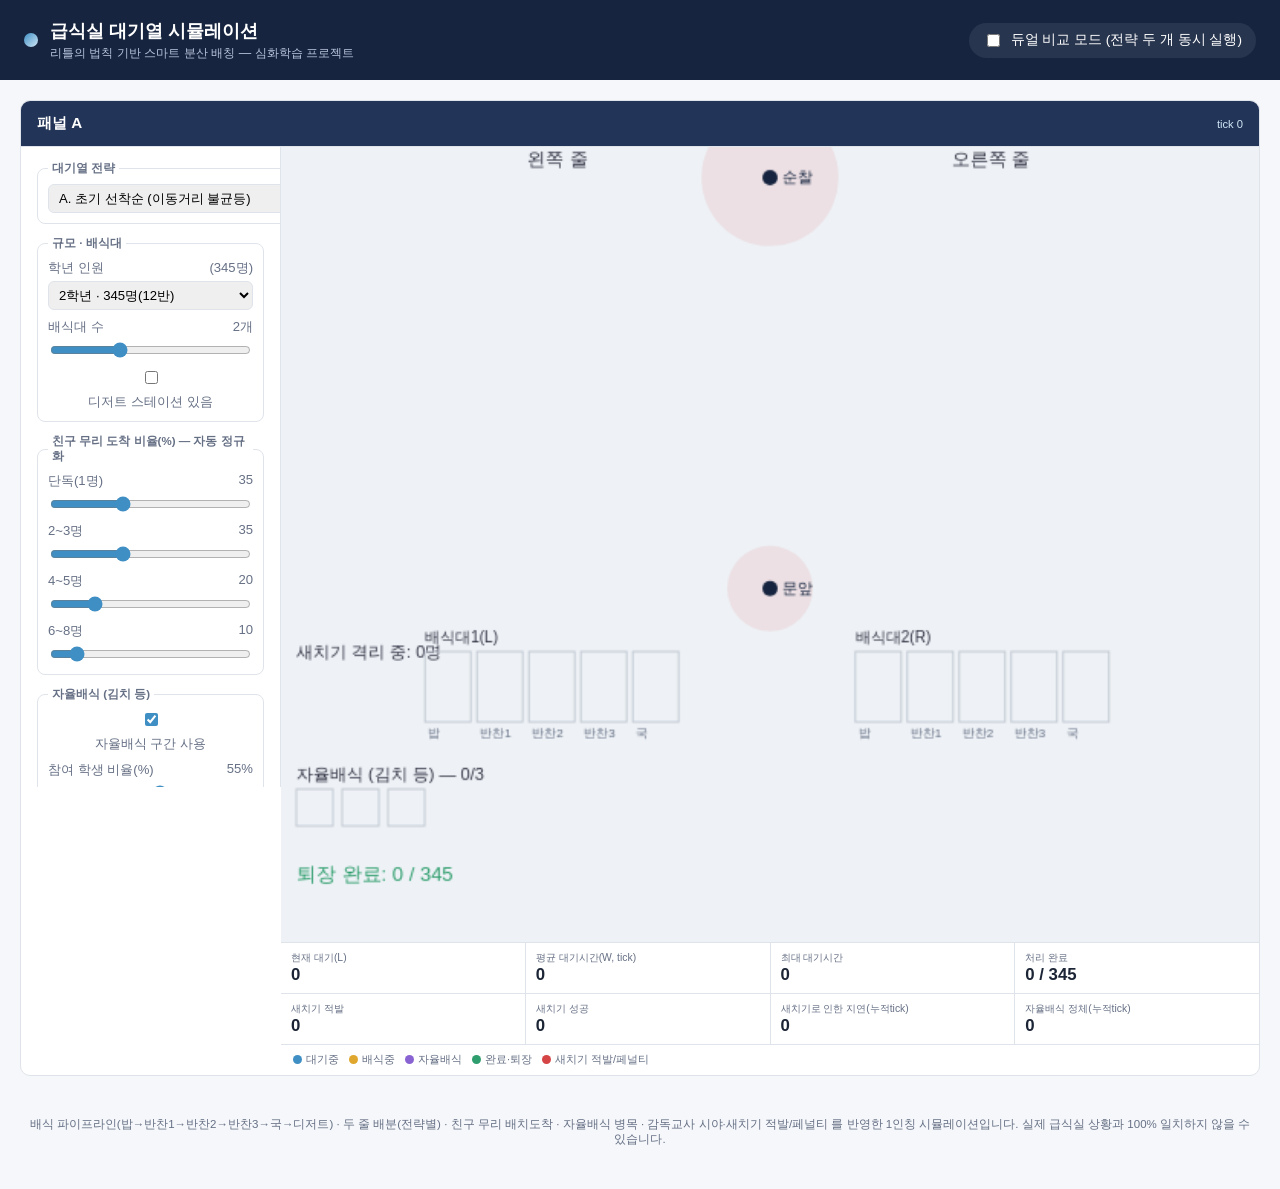
==== index.html @ 9a3f180d "Add files via upload" ====
<!DOCTYPE html>
<html lang="ko">
<head>
<meta charset="UTF-8">
<meta name="viewport" content="width=device-width, initial-scale=1.0">
<title>급식실 대기열 시뮬레이션 · 김포호수고</title>
<link rel="stylesheet" href="style.css">
</head>
<body>

<header class="topbar">
  <div class="topbar-title">
    <span class="logo-dot"></span>
    <div>
      <h1>급식실 대기열 시뮬레이션</h1>
      <p>리틀의 법칙 기반 스마트 분산 배칭 — 심화학습 프로젝트</p>
    </div>
  </div>
  <label class="dual-toggle">
    <input type="checkbox" id="dualModeToggle">
    <span>듀얼 비교 모드 (전략 두 개 동시 실행)</span>
  </label>
</header>

<main id="panels"></main>

<footer class="foot-note">
  <p>배식 파이프라인(밥→반찬1→반찬2→반찬3→국→디저트) · 두 줄 배분(전략별) · 친구 무리 배치도착 · 자율배식 병목 ·
  감독교사 시야·새치기 적발/페널티 를 반영한 1인칭 시뮬레이션입니다. 실제 급식실 상황과 100% 일치하지 않을 수 있습니다.</p>
</footer>

<script src="script.js"></script>
</body>
</html>
---- style.css ----
:root {
  --navy: #16243f;
  --navy-soft: #223458;
  --sky: #3f8fc4;
  --sky-soft: #cfe6f5;
  --bg: #f5f7fa;
  --card: #ffffff;
  --line: #dfe4ea;
  --text: #1c2536;
  --text-mute: #667085;
  --amber: #e0a72e;
  --green: #2f9e6e;
  --red: #d64545;
  --purple: #8a63d2;
  --radius: 10px;
  font-family: "Pretendard", "Noto Sans KR", -apple-system, BlinkMacSystemFont, sans-serif;
}

* { box-sizing: border-box; }

body {
  margin: 0;
  background: var(--bg);
  color: var(--text);
}

.topbar {
  display: flex;
  align-items: center;
  justify-content: space-between;
  gap: 16px;
  flex-wrap: wrap;
  background: var(--navy);
  color: white;
  padding: 18px 24px;
}
.topbar-title { display: flex; align-items: center; gap: 12px; }
.logo-dot {
  width: 14px; height: 14px; border-radius: 50%;
  background: linear-gradient(135deg, var(--sky), var(--sky-soft));
  flex: none;
}
.topbar h1 { font-size: 1.15rem; margin: 0; }
.topbar p { font-size: 0.78rem; margin: 2px 0 0; color: #b7c3da; }

.dual-toggle {
  display: flex; align-items: center; gap: 8px;
  font-size: 0.85rem;
  background: rgba(255,255,255,0.08);
  padding: 8px 14px;
  border-radius: 999px;
  cursor: pointer;
  user-select: none;
}
.dual-toggle input { accent-color: var(--sky); }

#panels {
  display: grid;
  grid-template-columns: 1fr;
  gap: 20px;
  padding: 20px;
}
#panels.dual { grid-template-columns: 1fr 1fr; }
@media (max-width: 980px) {
  #panels.dual { grid-template-columns: 1fr; }
}

.panel {
  background: var(--card);
  border: 1px solid var(--line);
  border-radius: var(--radius);
  overflow: hidden;
  display: flex;
  flex-direction: column;
}
.panel-head {
  display: flex; align-items: center; justify-content: space-between;
  padding: 12px 16px;
  border-bottom: 1px solid var(--line);
  background: var(--navy-soft);
  color: white;
}
.panel-head h2 { font-size: 0.95rem; margin: 0; }
.panel-body {
  display: grid;
  grid-template-columns: 260px 1fr;
  gap: 0;
}
@media (max-width: 760px) {
  .panel-body { grid-template-columns: 1fr; }
}

.controls {
  padding: 14px 16px;
  border-right: 1px solid var(--line);
  display: flex;
  flex-direction: column;
  gap: 12px;
  font-size: 0.82rem;
  max-height: 640px;
  overflow-y: auto;
}
.controls fieldset {
  border: 1px solid var(--line);
  border-radius: 8px;
  padding: 8px 10px 10px;
  margin: 0;
}
.controls legend {
  font-size: 0.72rem;
  color: var(--text-mute);
  padding: 0 4px;
  font-weight: 600;
}
.field { display: flex; flex-direction: column; gap: 4px; margin-bottom: 8px; }
.field:last-child { margin-bottom: 0; }
.field label { display: flex; justify-content: space-between; color: var(--text-mute); }
.field select, .field input[type="number"] {
  padding: 5px 6px;
  border: 1px solid var(--line);
  border-radius: 6px;
  font-size: 0.82rem;
}
.field input[type="range"] { accent-color: var(--sky); }
.field .hint { font-size: 0.68rem; color: var(--text-mute); }
.check-row { display: flex; align-items: center; gap: 6px; }
.check-row input { accent-color: var(--sky); }

.btn-row { display: flex; gap: 6px; }
.btn {
  flex: 1;
  padding: 8px 6px;
  border: none;
  border-radius: 7px;
  font-size: 0.82rem;
  cursor: pointer;
  background: var(--sky);
  color: white;
  font-weight: 600;
}
.btn.secondary { background: var(--line); color: var(--text); }
.btn.danger { background: var(--red); color: white; }
.btn:disabled { opacity: 0.5; cursor: not-allowed; }

.stage {
  display: flex;
  flex-direction: column;
}
.stage canvas {
  width: 100%;
  height: auto;
  display: block;
  background: #eef2f6;
}

.stats {
  display: grid;
  grid-template-columns: repeat(4, 1fr);
  gap: 1px;
  background: var(--line);
  border-top: 1px solid var(--line);
}
@media (max-width: 560px) {
  .stats { grid-template-columns: repeat(2, 1fr); }
}
.stat {
  background: var(--card);
  padding: 8px 10px;
}
.stat .k { font-size: 0.65rem; color: var(--text-mute); }
.stat .v { font-size: 1.05rem; font-weight: 700; font-variant-numeric: tabular-nums; }

.legend {
  display: flex; flex-wrap: wrap; gap: 10px;
  padding: 8px 12px;
  font-size: 0.68rem;
  color: var(--text-mute);
  border-top: 1px solid var(--line);
}
.legend span { display: inline-flex; align-items: center; gap: 4px; }
.swatch { width: 9px; height: 9px; border-radius: 50%; display: inline-block; }

.foot-note {
  padding: 10px 24px 30px;
  font-size: 0.72rem;
  color: var(--text-mute);
  text-align: center;
}
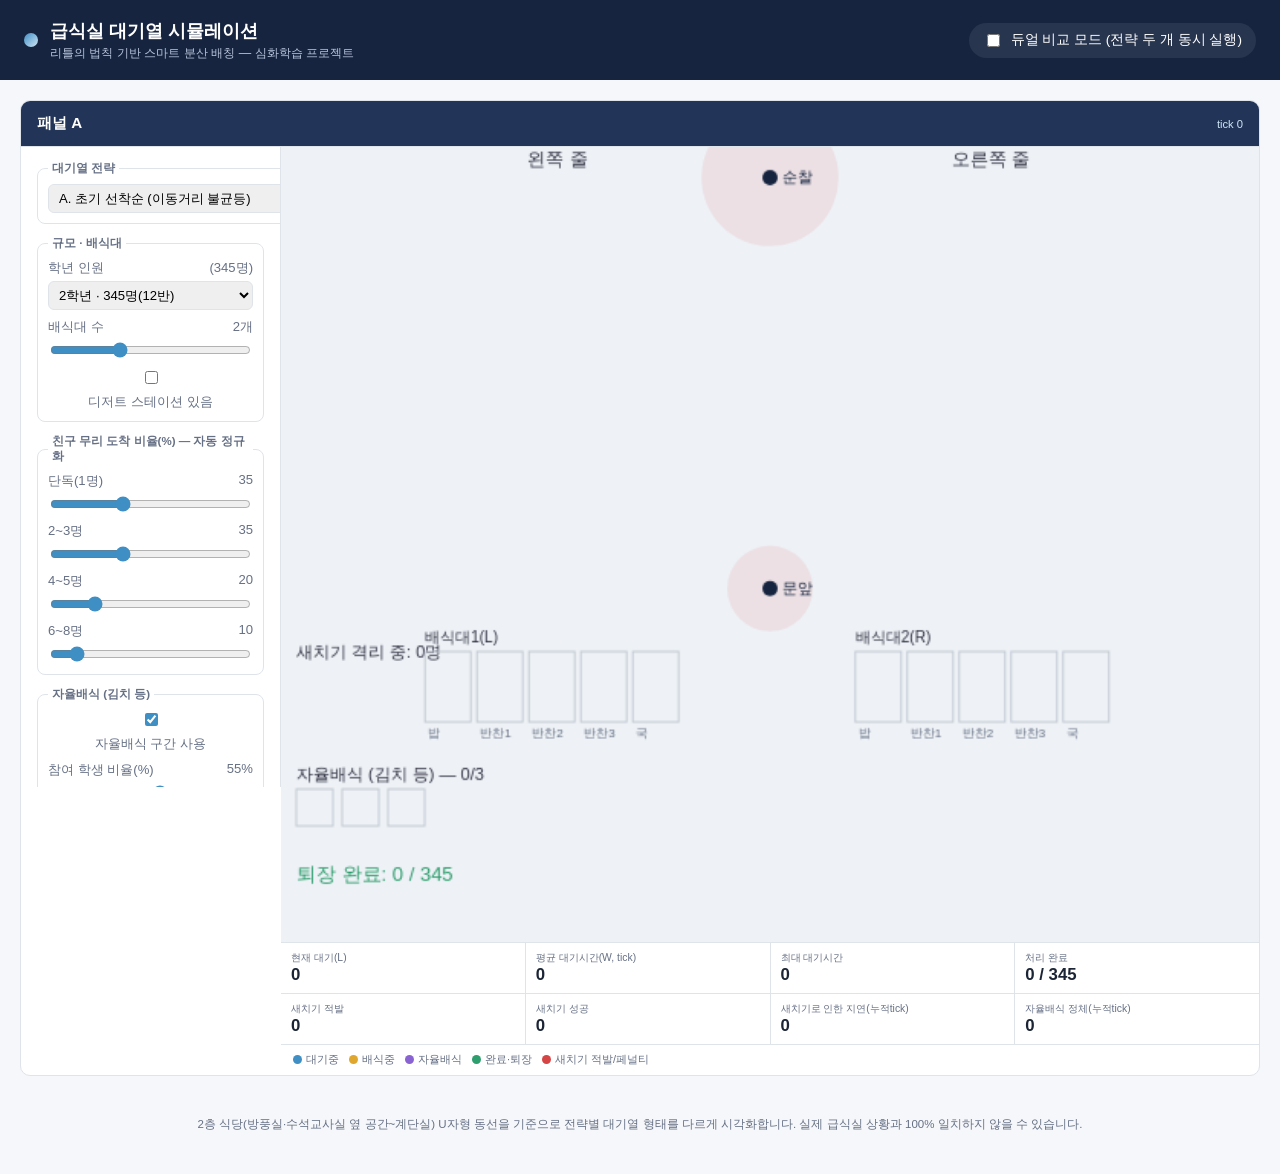
==== commit ae7fa682: "Rename index (1).html to index.html" ====
--- a/index.html
+++ b/index.html
@@ -25,8 +25,8 @@
 <main id="panels"></main>
 
 <footer class="foot-note">
-  <p>배식 파이프라인(밥→반찬1→반찬2→반찬3→국→디저트) · 두 줄 배분(전략별) · 친구 무리 배치도착 · 자율배식 병목 ·
-  감독교사 시야·새치기 적발/페널티 를 반영한 1인칭 시뮬레이션입니다. 실제 급식실 상황과 100% 일치하지 않을 수 있습니다.</p>
+  <p>2층 식당(방풍실·수석교사실 옆 공간~계단실) U자형 동선을 기준으로 전략별 대기열 형태를 다르게 시각화합니다.
+  실제 급식실 상황과 100% 일치하지 않을 수 있습니다.</p>
 </footer>
 
 <script src="script.js"></script>
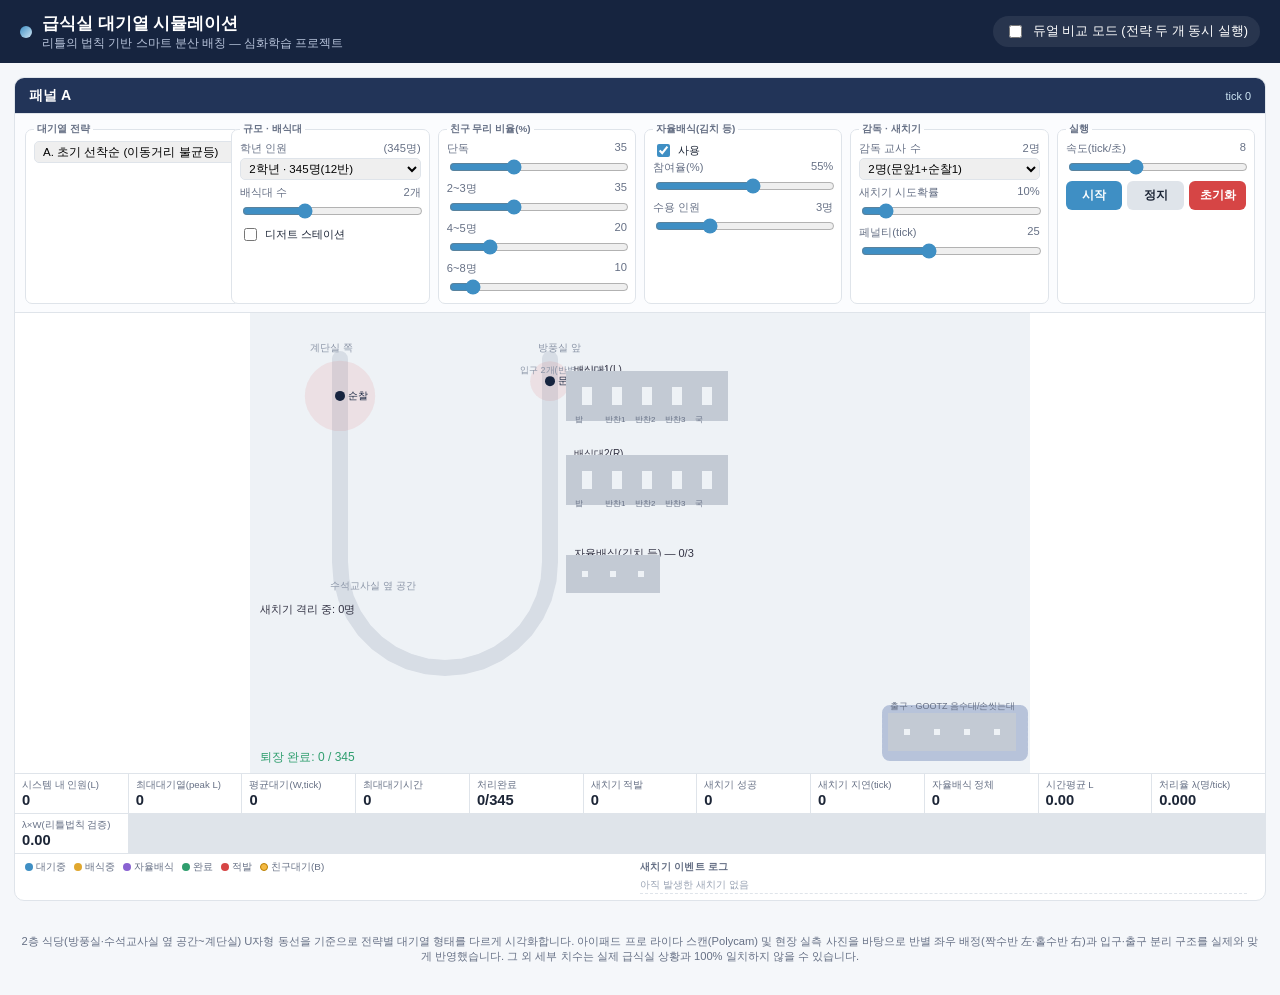
==== commit d197dc27: "Add files via upload" ====
--- a/index.html
+++ b/index.html
@@ -26,7 +26,8 @@
 
 <footer class="foot-note">
   <p>2층 식당(방풍실·수석교사실 옆 공간~계단실) U자형 동선을 기준으로 전략별 대기열 형태를 다르게 시각화합니다.
-  실제 급식실 상황과 100% 일치하지 않을 수 있습니다.</p>
+  아이패드 프로 라이다 스캔(Polycam) 및 현장 실측 사진을 바탕으로 반별 좌우 배정(짝수반 左·홀수반 右)과
+  입구·출구 분리 구조를 실제와 맞게 반영했습니다. 그 외 세부 치수는 실제 급식실 상황과 100% 일치하지 않을 수 있습니다.</p>
 </footer>
 
 <script src="script.js"></script>
--- a/style.css
+++ b/style.css
@@ -18,36 +18,28 @@
 
 * { box-sizing: border-box; }
 
-body {
-  margin: 0;
-  background: var(--bg);
-  color: var(--text);
-}
+body { margin: 0; background: var(--bg); color: var(--text); }
 
 .topbar {
-  display: flex;
-  align-items: center;
-  justify-content: space-between;
-  gap: 16px;
-  flex-wrap: wrap;
-  background: var(--navy);
-  color: white;
-  padding: 18px 24px;
+  display: flex; align-items: center; justify-content: space-between;
+  gap: 16px; flex-wrap: wrap;
+  background: var(--navy); color: white;
+  padding: 12px 20px;
 }
-.topbar-title { display: flex; align-items: center; gap: 12px; }
+.topbar-title { display: flex; align-items: center; gap: 10px; }
 .logo-dot {
-  width: 14px; height: 14px; border-radius: 50%;
+  width: 12px; height: 12px; border-radius: 50%;
   background: linear-gradient(135deg, var(--sky), var(--sky-soft));
   flex: none;
 }
-.topbar h1 { font-size: 1.15rem; margin: 0; }
-.topbar p { font-size: 0.78rem; margin: 2px 0 0; color: #b7c3da; }
+.topbar h1 { font-size: 1.05rem; margin: 0; }
+.topbar p { font-size: 0.72rem; margin: 1px 0 0; color: #b7c3da; }
 
 .dual-toggle {
   display: flex; align-items: center; gap: 8px;
-  font-size: 0.85rem;
+  font-size: 0.8rem;
   background: rgba(255,255,255,0.08);
-  padding: 8px 14px;
+  padding: 6px 12px;
   border-radius: 999px;
   cursor: pointer;
   user-select: none;
@@ -57,11 +49,13 @@
 #panels {
   display: grid;
   grid-template-columns: 1fr;
-  gap: 20px;
-  padding: 20px;
+  gap: 14px;
+  padding: 14px;
+  max-width: 1300px;
+  margin: 0 auto;
 }
-#panels.dual { grid-template-columns: 1fr 1fr; }
-@media (max-width: 980px) {
+#panels.dual { grid-template-columns: 1fr 1fr; max-width: 1700px; }
+@media (max-width: 1280px) {
   #panels.dual { grid-template-columns: 1fr; }
 }
 
@@ -75,114 +69,114 @@
 }
 .panel-head {
   display: flex; align-items: center; justify-content: space-between;
-  padding: 12px 16px;
+  padding: 8px 14px;
   border-bottom: 1px solid var(--line);
   background: var(--navy-soft);
   color: white;
 }
-.panel-head h2 { font-size: 0.95rem; margin: 0; }
-.panel-body {
+.panel-head h2 { font-size: 0.88rem; margin: 0; }
+
+/* ---- 컨트롤 바: 세로 사이드바 대신 위쪽 가로형 그리드로, 스크롤 없이 한눈에 ---- */
+.controls-bar {
   display: grid;
-  grid-template-columns: 260px 1fr;
-  gap: 0;
+  grid-template-columns: repeat(auto-fit, minmax(150px, 1fr));
+  gap: 8px;
+  padding: 8px 10px;
+  border-bottom: 1px solid var(--line);
+  background: #fbfcfe;
+  font-size: 0.72rem;
 }
-@media (max-width: 760px) {
-  .panel-body { grid-template-columns: 1fr; }
+.controls-bar fieldset {
+  border: 1px solid var(--line);
+  border-radius: 7px;
+  padding: 5px 8px 7px;
+  margin: 0;
+  background: white;
 }
-
-.controls {
-  padding: 14px 16px;
-  border-right: 1px solid var(--line);
-  display: flex;
-  flex-direction: column;
-  gap: 12px;
-  font-size: 0.82rem;
-  max-height: 640px;
-  overflow-y: auto;
+.controls-bar legend {
+  font-size: 0.62rem;
+  color: var(--text-mute);
+  padding: 0 3px;
+  font-weight: 700;
 }
-.controls fieldset {
+.field { display: flex; flex-direction: column; gap: 2px; margin-bottom: 5px; }
+.field:last-child { margin-bottom: 0; }
+.field label { display: flex; justify-content: space-between; color: var(--text-mute); font-size: 0.7rem; }
+.field select, .field input[type="number"] {
+  padding: 3px 4px;
   border: 1px solid var(--line);
-  border-radius: 8px;
-  padding: 8px 10px 10px;
-  margin: 0;
+  border-radius: 5px;
+  font-size: 0.72rem;
 }
-.controls legend {
-  font-size: 0.72rem;
-  color: var(--text-mute);
-  padding: 0 4px;
-  font-weight: 600;
-}
-.field { display: flex; flex-direction: column; gap: 4px; margin-bottom: 8px; }
-.field:last-child { margin-bottom: 0; }
-.field label { display: flex; justify-content: space-between; color: var(--text-mute); }
-.field select, .field input[type="number"] {
-  padding: 5px 6px;
-  border: 1px solid var(--line);
-  border-radius: 6px;
-  font-size: 0.82rem;
-}
-.field input[type="range"] { accent-color: var(--sky); }
-.field .hint { font-size: 0.68rem; color: var(--text-mute); }
-.check-row { display: flex; align-items: center; gap: 6px; }
+.field input[type="range"] { accent-color: var(--sky); width: 100%; height: 14px; }
+.check-row { display: flex; align-items: center; gap: 5px; font-size: 0.7rem; }
 .check-row input { accent-color: var(--sky); }
 
-.btn-row { display: flex; gap: 6px; }
+.btn-row { display: flex; gap: 5px; }
 .btn {
   flex: 1;
-  padding: 8px 6px;
+  padding: 6px 4px;
   border: none;
-  border-radius: 7px;
-  font-size: 0.82rem;
+  border-radius: 6px;
+  font-size: 0.75rem;
   cursor: pointer;
   background: var(--sky);
   color: white;
-  font-weight: 600;
+  font-weight: 700;
 }
 .btn.secondary { background: var(--line); color: var(--text); }
 .btn.danger { background: var(--red); color: white; }
 .btn:disabled { opacity: 0.5; cursor: not-allowed; }
 
-.stage {
-  display: flex;
-  flex-direction: column;
-}
-.stage canvas {
-  width: 100%;
-  height: auto;
-  display: block;
-  background: #eef2f6;
-}
+/* ---- 무대: 캔버스 + 통계 + 로그를 같은 화면 안에 ---- */
+.stage { display: flex; flex-direction: column; }
+.stage canvas { width: 100%; max-width: 780px; height: auto; display: block; background: #eef2f6; margin: 0 auto; }
 
 .stats {
   display: grid;
-  grid-template-columns: repeat(4, 1fr);
+  grid-template-columns: repeat(auto-fit, minmax(108px, 1fr));
   gap: 1px;
   background: var(--line);
   border-top: 1px solid var(--line);
 }
-@media (max-width: 560px) {
-  .stats { grid-template-columns: repeat(2, 1fr); }
+.stat { background: var(--card); padding: 5px 7px; }
+.stat .k { font-size: 0.6rem; color: var(--text-mute); white-space: nowrap; }
+.stat .v { font-size: 0.92rem; font-weight: 700; font-variant-numeric: tabular-nums; }
+
+.bottom-row {
+  display: grid;
+  grid-template-columns: 1fr 1fr auto;
+  gap: 8px;
+  padding: 6px 10px;
+  border-top: 1px solid var(--line);
+  align-items: start;
 }
-.stat {
-  background: var(--card);
-  padding: 8px 10px;
+@media (max-width: 900px) {
+  .bottom-row { grid-template-columns: 1fr; }
 }
-.stat .k { font-size: 0.65rem; color: var(--text-mute); }
-.stat .v { font-size: 1.05rem; font-weight: 700; font-variant-numeric: tabular-nums; }
 
 .legend {
-  display: flex; flex-wrap: wrap; gap: 10px;
-  padding: 8px 12px;
-  font-size: 0.68rem;
+  display: flex; flex-wrap: wrap; gap: 8px;
+  font-size: 0.62rem;
   color: var(--text-mute);
-  border-top: 1px solid var(--line);
+  align-items: center;
 }
-.legend span { display: inline-flex; align-items: center; gap: 4px; }
-.swatch { width: 9px; height: 9px; border-radius: 50%; display: inline-block; }
+.legend span { display: inline-flex; align-items: center; gap: 3px; }
+.swatch { width: 8px; height: 8px; border-radius: 50%; display: inline-block; }
+
+.eventlog {
+  font-size: 0.65rem;
+  color: var(--text-mute);
+}
+.eventlog h3 { font-size: 0.62rem; margin: 0 0 3px; text-transform: uppercase; letter-spacing: .03em; }
+.eventlog ul { list-style: none; margin: 0; padding: 0; max-height: 66px; overflow-y: auto; }
+.eventlog li { padding: 1px 0; border-bottom: 1px dashed var(--line); }
+.eventlog li.caught { color: var(--red); }
+.eventlog li.success { color: var(--amber); }
 
 .foot-note {
-  padding: 10px 24px 30px;
-  font-size: 0.72rem;
+  padding: 8px 20px 20px;
+  font-size: 0.7rem;
   color: var(--text-mute);
   text-align: center;
 }
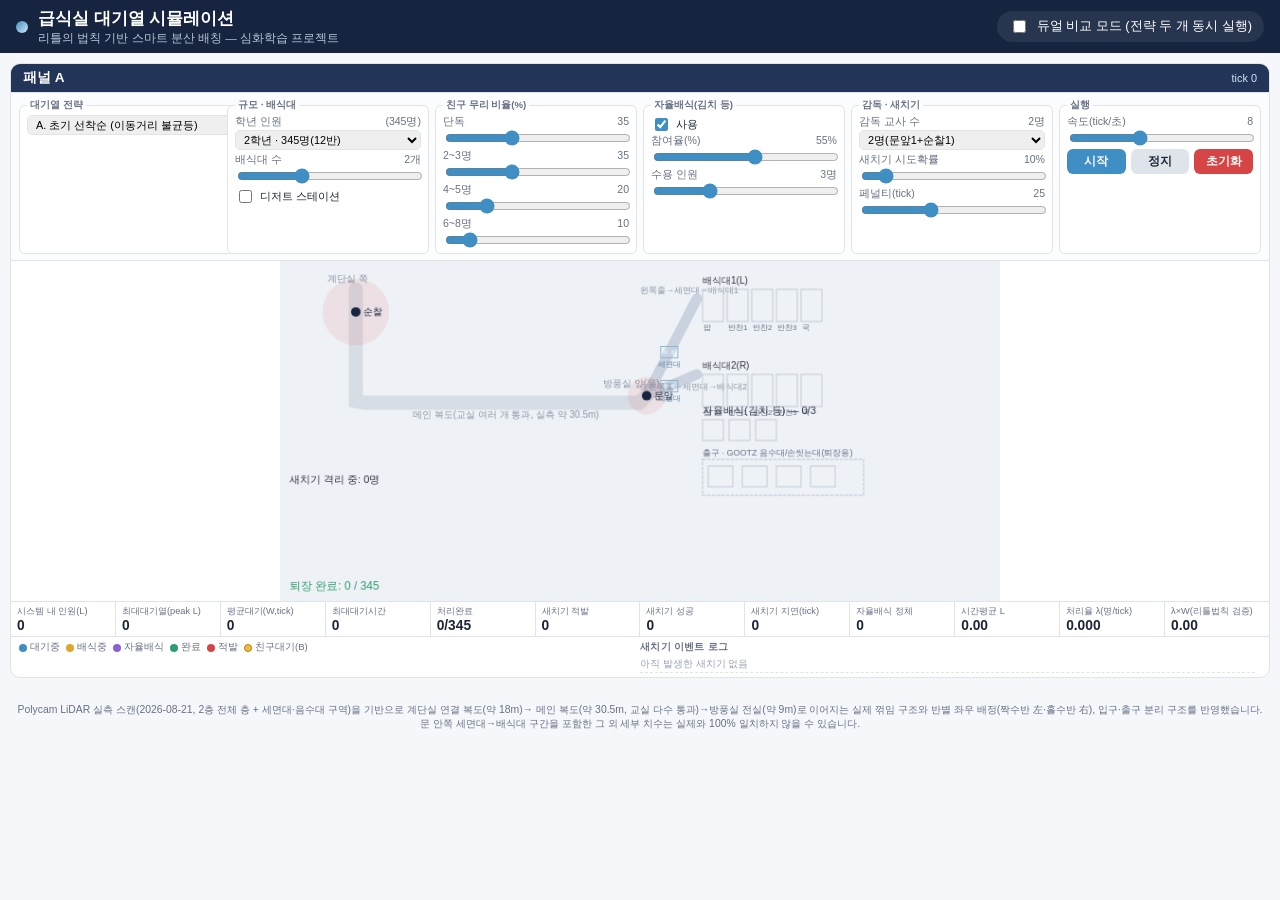
==== commit eff391f5: "Add files via upload" ====
--- a/index.html
+++ b/index.html
@@ -25,9 +25,9 @@
 <main id="panels"></main>
 
 <footer class="foot-note">
-  <p>2층 식당(방풍실·수석교사실 옆 공간~계단실) U자형 동선을 기준으로 전략별 대기열 형태를 다르게 시각화합니다.
-  아이패드 프로 라이다 스캔(Polycam) 및 현장 실측 사진을 바탕으로 반별 좌우 배정(짝수반 左·홀수반 右)과
-  입구·출구 분리 구조를 실제와 맞게 반영했습니다. 그 외 세부 치수는 실제 급식실 상황과 100% 일치하지 않을 수 있습니다.</p>
+  <p>Polycam LiDAR 실측 스캔(2026-08-21, 2층 전체 층 + 세면대·음수대 구역)을 기반으로 계단실 연결 복도(약 18m)→
+  메인 복도(약 30.5m, 교실 다수 통과)→방풍실 전실(약 9m)로 이어지는 실제 꺾임 구조와 반별 좌우 배정(짝수반 左·홀수반 右),
+  입구·출구 분리 구조를 반영했습니다. 문 안쪽 세면대→배식대 구간을 포함한 그 외 세부 치수는 실제와 100% 일치하지 않을 수 있습니다.</p>
 </footer>
 
 <script src="script.js"></script>
--- a/style.css
+++ b/style.css
@@ -24,7 +24,7 @@
   display: flex; align-items: center; justify-content: space-between;
   gap: 16px; flex-wrap: wrap;
   background: var(--navy); color: white;
-  padding: 12px 20px;
+  padding: 7px 16px;
 }
 .topbar-title { display: flex; align-items: center; gap: 10px; }
 .logo-dot {
@@ -49,8 +49,8 @@
 #panels {
   display: grid;
   grid-template-columns: 1fr;
-  gap: 14px;
-  padding: 14px;
+  gap: 10px;
+  padding: 10px;
   max-width: 1300px;
   margin: 0 auto;
 }
@@ -69,56 +69,56 @@
 }
 .panel-head {
   display: flex; align-items: center; justify-content: space-between;
-  padding: 8px 14px;
+  padding: 5px 12px;
   border-bottom: 1px solid var(--line);
   background: var(--navy-soft);
   color: white;
 }
-.panel-head h2 { font-size: 0.88rem; margin: 0; }
+.panel-head h2 { font-size: 0.85rem; margin: 0; }
 
 /* ---- 컨트롤 바: 세로 사이드바 대신 위쪽 가로형 그리드로, 스크롤 없이 한눈에 ---- */
 .controls-bar {
   display: grid;
-  grid-template-columns: repeat(auto-fit, minmax(150px, 1fr));
-  gap: 8px;
-  padding: 8px 10px;
+  grid-template-columns: repeat(auto-fit, minmax(140px, 1fr));
+  gap: 6px;
+  padding: 6px 8px;
   border-bottom: 1px solid var(--line);
   background: #fbfcfe;
-  font-size: 0.72rem;
+  font-size: 0.68rem;
 }
 .controls-bar fieldset {
   border: 1px solid var(--line);
-  border-radius: 7px;
-  padding: 5px 8px 7px;
+  border-radius: 6px;
+  padding: 3px 7px 5px;
   margin: 0;
   background: white;
 }
 .controls-bar legend {
-  font-size: 0.62rem;
+  font-size: 0.6rem;
   color: var(--text-mute);
   padding: 0 3px;
   font-weight: 700;
 }
-.field { display: flex; flex-direction: column; gap: 2px; margin-bottom: 5px; }
+.field { display: flex; flex-direction: column; gap: 1px; margin-bottom: 3px; }
 .field:last-child { margin-bottom: 0; }
-.field label { display: flex; justify-content: space-between; color: var(--text-mute); font-size: 0.7rem; }
+.field label { display: flex; justify-content: space-between; color: var(--text-mute); font-size: 0.66rem; }
 .field select, .field input[type="number"] {
-  padding: 3px 4px;
+  padding: 2px 4px;
   border: 1px solid var(--line);
   border-radius: 5px;
-  font-size: 0.72rem;
+  font-size: 0.68rem;
 }
-.field input[type="range"] { accent-color: var(--sky); width: 100%; height: 14px; }
-.check-row { display: flex; align-items: center; gap: 5px; font-size: 0.7rem; }
+.field input[type="range"] { accent-color: var(--sky); width: 100%; height: 12px; }
+.check-row { display: flex; align-items: center; gap: 5px; font-size: 0.68rem; }
 .check-row input { accent-color: var(--sky); }
 
 .btn-row { display: flex; gap: 5px; }
 .btn {
   flex: 1;
-  padding: 6px 4px;
+  padding: 5px 4px;
   border: none;
   border-radius: 6px;
-  font-size: 0.75rem;
+  font-size: 0.72rem;
   cursor: pointer;
   background: var(--sky);
   color: white;
@@ -130,24 +130,24 @@
 
 /* ---- 무대: 캔버스 + 통계 + 로그를 같은 화면 안에 ---- */
 .stage { display: flex; flex-direction: column; }
-.stage canvas { width: 100%; max-width: 780px; height: auto; display: block; background: #eef2f6; margin: 0 auto; }
+.stage canvas { width: 100%; max-width: 720px; max-height: 340px; height: auto; display: block; background: #eef2f6; margin: 0 auto; }
 
 .stats {
   display: grid;
-  grid-template-columns: repeat(auto-fit, minmax(108px, 1fr));
+  grid-template-columns: repeat(auto-fit, minmax(100px, 1fr));
   gap: 1px;
   background: var(--line);
   border-top: 1px solid var(--line);
 }
-.stat { background: var(--card); padding: 5px 7px; }
-.stat .k { font-size: 0.6rem; color: var(--text-mute); white-space: nowrap; }
-.stat .v { font-size: 0.92rem; font-weight: 700; font-variant-numeric: tabular-nums; }
+.stat { background: var(--card); padding: 3px 6px; }
+.stat .k { font-size: 0.58rem; color: var(--text-mute); white-space: nowrap; }
+.stat .v { font-size: 0.86rem; font-weight: 700; font-variant-numeric: tabular-nums; }
 
 .bottom-row {
   display: grid;
   grid-template-columns: 1fr 1fr auto;
-  gap: 8px;
-  padding: 6px 10px;
+  gap: 6px;
+  padding: 4px 8px;
   border-top: 1px solid var(--line);
   align-items: start;
 }
@@ -156,8 +156,8 @@
 }
 
 .legend {
-  display: flex; flex-wrap: wrap; gap: 8px;
-  font-size: 0.62rem;
+  display: flex; flex-wrap: wrap; gap: 6px;
+  font-size: 0.6rem;
   color: var(--text-mute);
   align-items: center;
 }
@@ -165,18 +165,18 @@
 .swatch { width: 8px; height: 8px; border-radius: 50%; display: inline-block; }
 
 .eventlog {
-  font-size: 0.65rem;
+  font-size: 0.62rem;
   color: var(--text-mute);
 }
-.eventlog h3 { font-size: 0.62rem; margin: 0 0 3px; text-transform: uppercase; letter-spacing: .03em; }
-.eventlog ul { list-style: none; margin: 0; padding: 0; max-height: 66px; overflow-y: auto; }
+.eventlog h3 { font-size: 0.6rem; margin: 0 0 2px; text-transform: uppercase; letter-spacing: .03em; }
+.eventlog ul { list-style: none; margin: 0; padding: 0; max-height: 44px; overflow-y: auto; }
 .eventlog li { padding: 1px 0; border-bottom: 1px dashed var(--line); }
 .eventlog li.caught { color: var(--red); }
 .eventlog li.success { color: var(--amber); }
 
 .foot-note {
-  padding: 8px 20px 20px;
-  font-size: 0.7rem;
+  padding: 5px 16px 8px;
+  font-size: 0.65rem;
   color: var(--text-mute);
   text-align: center;
 }
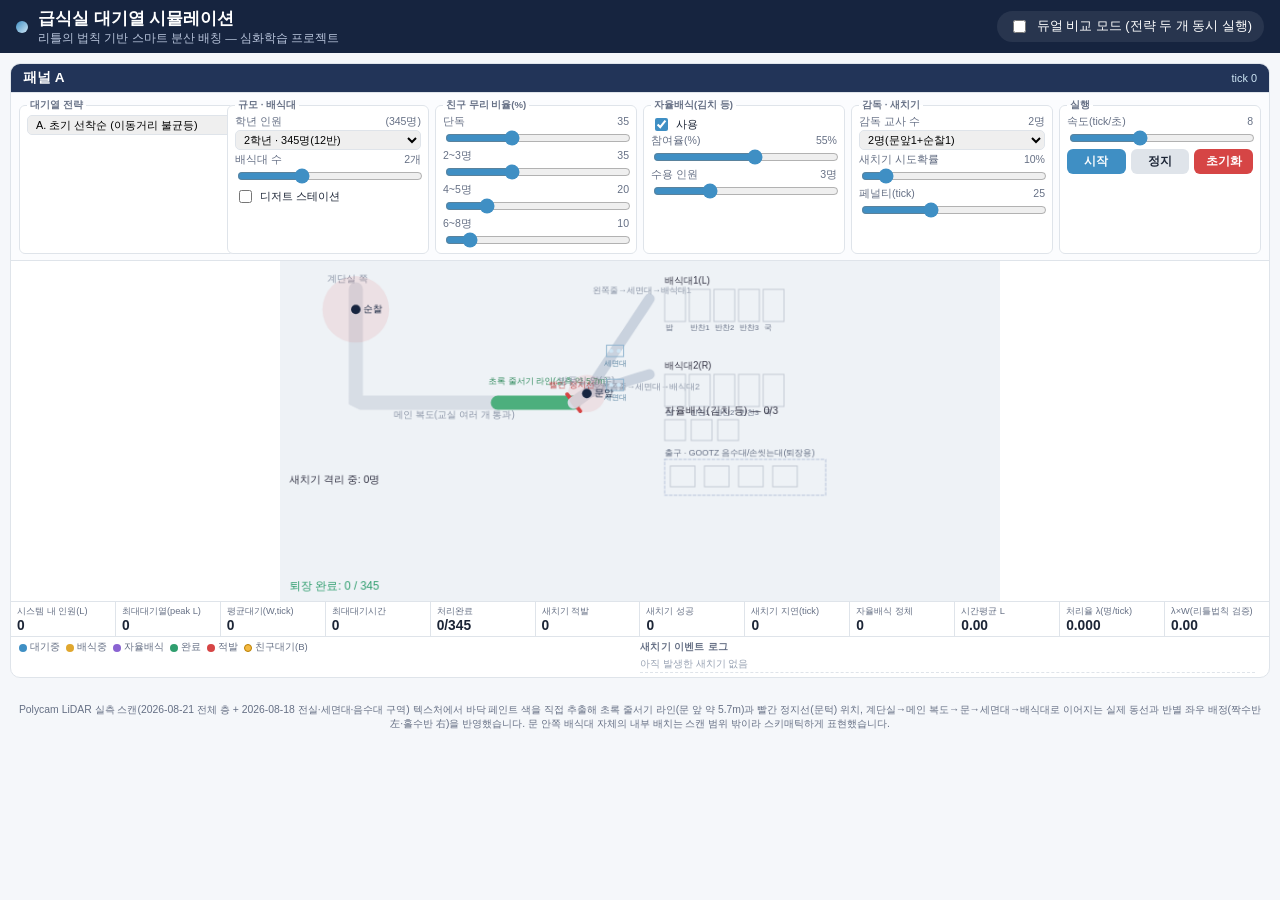
==== commit c3caa90c: "Add files via upload" ====
--- a/index.html
+++ b/index.html
@@ -25,9 +25,10 @@
 <main id="panels"></main>
 
 <footer class="foot-note">
-  <p>Polycam LiDAR 실측 스캔(2026-08-21, 2층 전체 층 + 세면대·음수대 구역)을 기반으로 계단실 연결 복도(약 18m)→
-  메인 복도(약 30.5m, 교실 다수 통과)→방풍실 전실(약 9m)로 이어지는 실제 꺾임 구조와 반별 좌우 배정(짝수반 左·홀수반 右),
-  입구·출구 분리 구조를 반영했습니다. 문 안쪽 세면대→배식대 구간을 포함한 그 외 세부 치수는 실제와 100% 일치하지 않을 수 있습니다.</p>
+  <p>Polycam LiDAR 실측 스캔(2026-08-21 전체 층 + 2026-08-18 전실·세면대·음수대 구역) 텍스처에서 바닥 페인트 색을
+  직접 추출해 초록 줄서기 라인(문 앞 약 5.7m)과 빨간 정지선(문턱) 위치, 계단실→메인 복도→문→세면대→배식대로 이어지는
+  실제 동선과 반별 좌우 배정(짝수반 左·홀수반 右)을 반영했습니다. 문 안쪽 배식대 자체의 내부 배치는 스캔 범위 밖이라
+  스키매틱하게 표현했습니다.</p>
 </footer>
 
 <script src="script.js"></script>
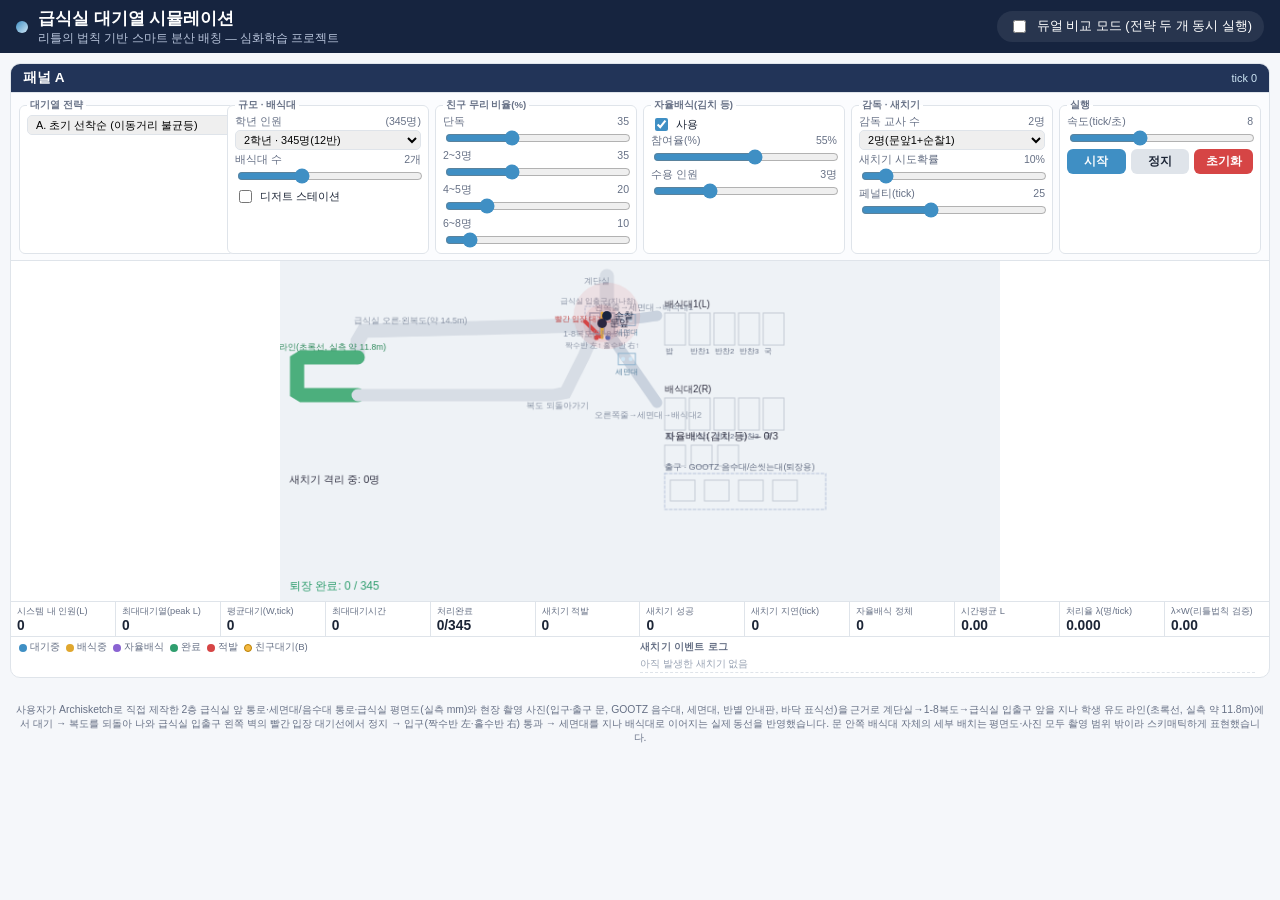
==== commit 567d46b1: "Add files via upload" ====
--- a/index.html
+++ b/index.html
@@ -25,10 +25,12 @@
 <main id="panels"></main>
 
 <footer class="foot-note">
-  <p>Polycam LiDAR 실측 스캔(2026-08-21 전체 층 + 2026-08-18 전실·세면대·음수대 구역) 텍스처에서 바닥 페인트 색을
-  직접 추출해 초록 줄서기 라인(문 앞 약 5.7m)과 빨간 정지선(문턱) 위치, 계단실→메인 복도→문→세면대→배식대로 이어지는
-  실제 동선과 반별 좌우 배정(짝수반 左·홀수반 右)을 반영했습니다. 문 안쪽 배식대 자체의 내부 배치는 스캔 범위 밖이라
-  스키매틱하게 표현했습니다.</p>
+  <p>사용자가 Archisketch로 직접 제작한 2층 급식실 앞 통로·세면대/음수대 통로·급식실 평면도(실측 mm)와
+  현장 촬영 사진(입구·출구 문, GOOTZ 음수대, 세면대, 반별 안내판, 바닥 표식선)을 근거로
+  계단실→1-8복도→급식실 입출구 앞을 지나 학생 유도 라인(초록선, 실측 약 11.8m)에서 대기 →
+  복도를 되돌아 나와 급식실 입출구 왼쪽 벽의 빨간 입장 대기선에서 정지 → 입구(짝수반 左·홀수반 右) 통과 →
+  세면대를 지나 배식대로 이어지는 실제 동선을 반영했습니다. 문 안쪽 배식대 자체의 세부 배치는
+  평면도·사진 모두 촬영 범위 밖이라 스키매틱하게 표현했습니다.</p>
 </footer>
 
 <script src="script.js"></script>
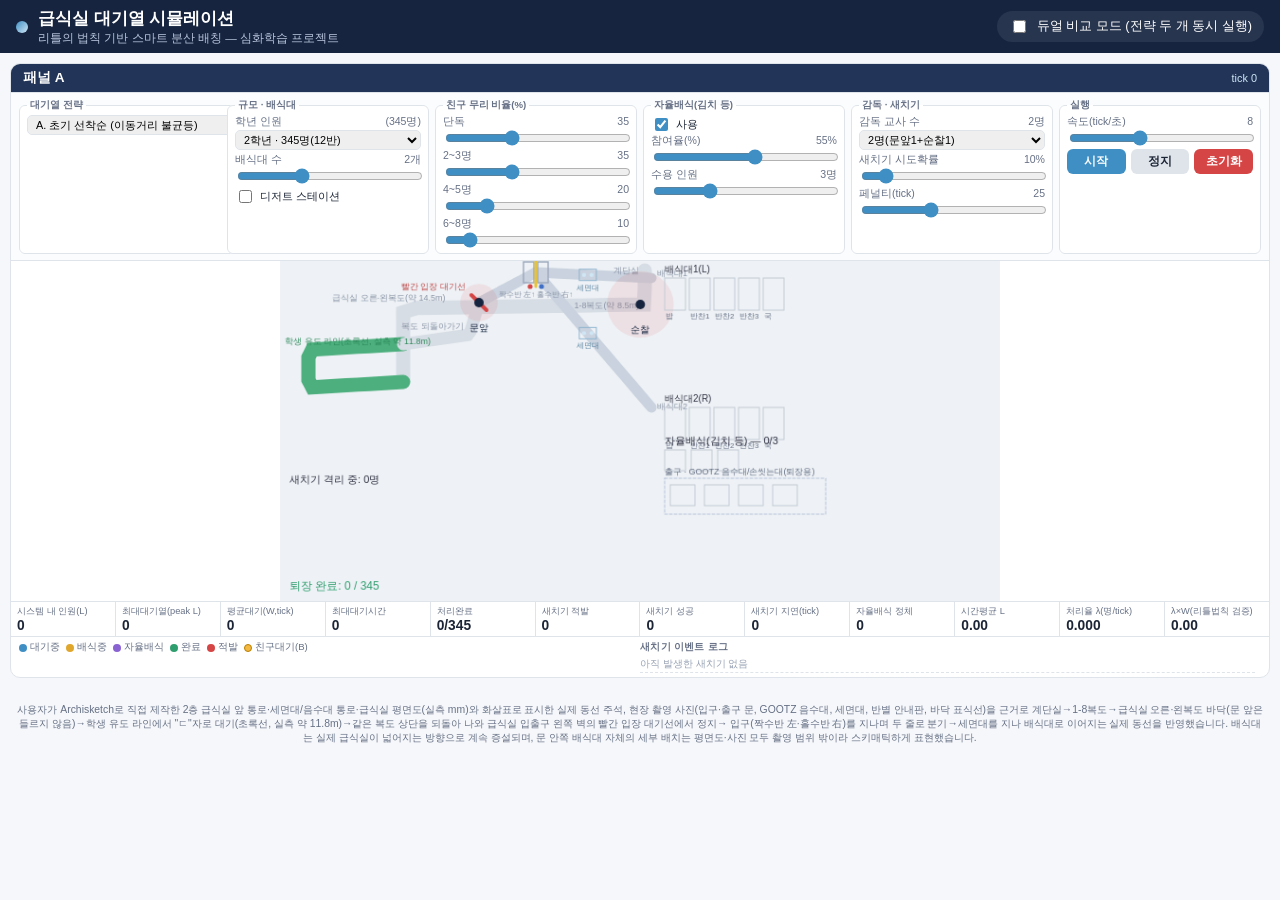
==== commit 03865dce: "Add files via upload" ====
--- a/index.html
+++ b/index.html
@@ -26,11 +26,12 @@
 
 <footer class="foot-note">
   <p>사용자가 Archisketch로 직접 제작한 2층 급식실 앞 통로·세면대/음수대 통로·급식실 평면도(실측 mm)와
-  현장 촬영 사진(입구·출구 문, GOOTZ 음수대, 세면대, 반별 안내판, 바닥 표식선)을 근거로
-  계단실→1-8복도→급식실 입출구 앞을 지나 학생 유도 라인(초록선, 실측 약 11.8m)에서 대기 →
-  복도를 되돌아 나와 급식실 입출구 왼쪽 벽의 빨간 입장 대기선에서 정지 → 입구(짝수반 左·홀수반 右) 통과 →
-  세면대를 지나 배식대로 이어지는 실제 동선을 반영했습니다. 문 안쪽 배식대 자체의 세부 배치는
-  평면도·사진 모두 촬영 범위 밖이라 스키매틱하게 표현했습니다.</p>
+  화살표로 표시한 실제 동선 주석, 현장 촬영 사진(입구·출구 문, GOOTZ 음수대, 세면대, 반별 안내판, 바닥 표식선)을
+  근거로 계단실→1-8복도→급식실 오른·왼복도 바닥(문 앞은 들르지 않음)→학생 유도 라인에서 "ㄷ"자로 대기(초록선,
+  실측 약 11.8m)→같은 복도 상단을 되돌아 나와 급식실 입출구 왼쪽 벽의 빨간 입장 대기선에서 정지→
+  입구(짝수반 左·홀수반 右)를 지나며 두 줄로 분기→세면대를 지나 배식대로 이어지는 실제 동선을 반영했습니다.
+  배식대는 실제 급식실이 넓어지는 방향으로 계속 증설되며, 문 안쪽 배식대 자체의 세부 배치는 평면도·사진
+  모두 촬영 범위 밖이라 스키매틱하게 표현했습니다.</p>
 </footer>
 
 <script src="script.js"></script>
